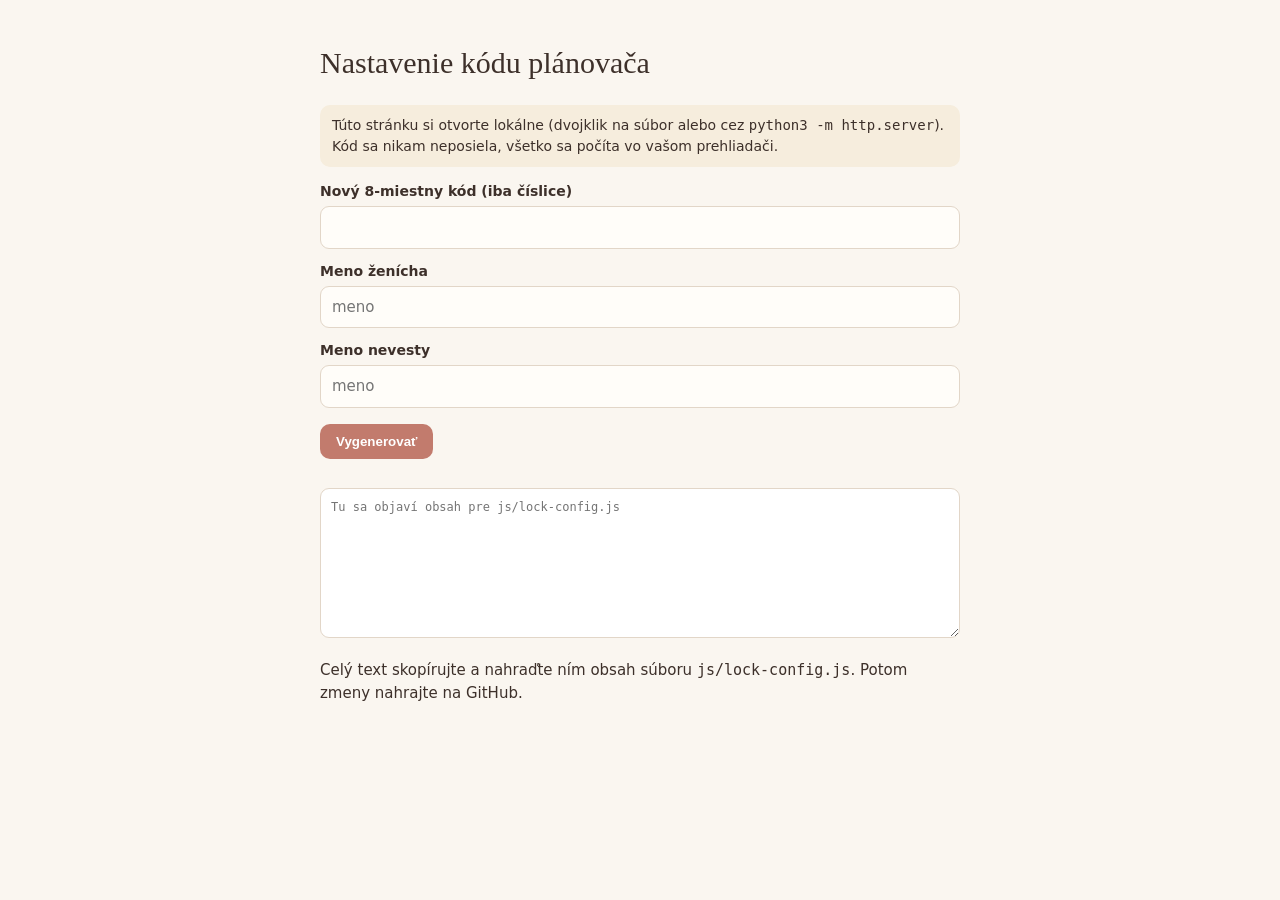
==== tools/nastav-kod.html @ 1aa06041 "Svadobný plánovač Co-Authored-By: Claude Opus 5.5 <noreply@anthropic.com>" ====
<!DOCTYPE html>
<html lang="sk">
<head>
<meta charset="utf-8">
<meta name="viewport" content="width=device-width, initial-scale=1">
<meta name="robots" content="noindex, nofollow">
<title>Nastavenie kódu</title>
<style>
  body{font:15px/1.5 system-ui,sans-serif;background:#faf6f0;color:#3d302a;max-width:640px;margin:40px auto;padding:0 18px}
  h1{font-family:Georgia,serif;font-weight:500}
  label{display:block;margin:12px 0 4px;font-weight:600;font-size:14px}
  input{width:100%;padding:9px 11px;border:1px solid #e2d6c8;border-radius:9px;font:inherit;background:#fffdf9;box-sizing:border-box}
  button{margin-top:16px;padding:10px 16px;border:0;border-radius:10px;background:#c27b6d;color:#fff;font-weight:700;cursor:pointer}
  textarea{width:100%;min-height:150px;margin-top:14px;font:12px/1.4 ui-monospace,monospace;border:1px solid #e2d6c8;border-radius:9px;padding:10px;box-sizing:border-box}
  .note{background:#f6eddd;border-radius:10px;padding:10px 12px;font-size:14px}
  .err{color:#bd5340}
</style>
</head>
<body>
<h1>Nastavenie kódu plánovača</h1>
<p class="note">Túto stránku si otvorte lokálne (dvojklik na súbor alebo cez <code>python3 -m http.server</code>). Kód sa nikam neposiela, všetko sa počíta vo vašom prehliadači.</p>
<label for="pin">Nový 8-miestny kód (iba číslice)</label>
<input id="pin" inputmode="numeric" maxlength="8" autocomplete="off">
<label for="a">Meno ženícha</label><input id="a" placeholder="meno">
<label for="b">Meno nevesty</label><input id="b" placeholder="meno">
<button id="go" type="button">Vygenerovať</button>
<p id="msg"></p>
<textarea id="out" readonly placeholder="Tu sa objaví obsah pre js/lock-config.js"></textarea>
<p>Celý text skopírujte a nahraďte ním obsah súboru <code>js/lock-config.js</code>. Potom zmeny nahrajte na GitHub.</p>
<script>
const enc = u => btoa(String.fromCharCode(...u));
document.getElementById("go").onclick = async () => {
  const pin = document.getElementById("pin").value.trim(), msg = document.getElementById("msg");
  if (!/^\d{8}$/.test(pin)) { msg.className = "err"; msg.textContent = "Kód musí mať presne 8 číslic."; return; }
  if (/^(\d)\1{7}$/.test(pin) || pin === "12345678" || pin === "87654321") { msg.className = "err"; msg.textContent = "Zvoľte menej predvídateľný kód."; return; }
  const secret = { nameA: document.getElementById("a").value.trim(), nameB: document.getElementById("b").value.trim() };
  const iter = 250000, salt = crypto.getRandomValues(new Uint8Array(16)), iv = crypto.getRandomValues(new Uint8Array(12));
  const base = await crypto.subtle.importKey("raw", new TextEncoder().encode(pin), "PBKDF2", false, ["deriveKey"]);
  const key = await crypto.subtle.deriveKey({ name: "PBKDF2", salt, iterations: iter, hash: "SHA-256" }, base, { name: "AES-GCM", length: 256 }, false, ["encrypt"]);
  const ct = new Uint8Array(await crypto.subtle.encrypt({ name: "AES-GCM", iv }, key, new TextEncoder().encode(JSON.stringify(secret))));
  document.getElementById("out").value = `/* Vygenerované nástrojom tools/nastav-kod.html. Obsahuje zašifrované údaje, nie samotný kód. */\nwindow.LOCK = ${JSON.stringify({ v: 1, iter, salt: enc(salt), iv: enc(iv), ct: enc(ct) }, null, 2)};\n`;
  msg.className = ""; msg.textContent = "Hotovo. Kód si zapamätajte – nedá sa z tohto súboru zistiť.";
};
</script>
</body>
</html>
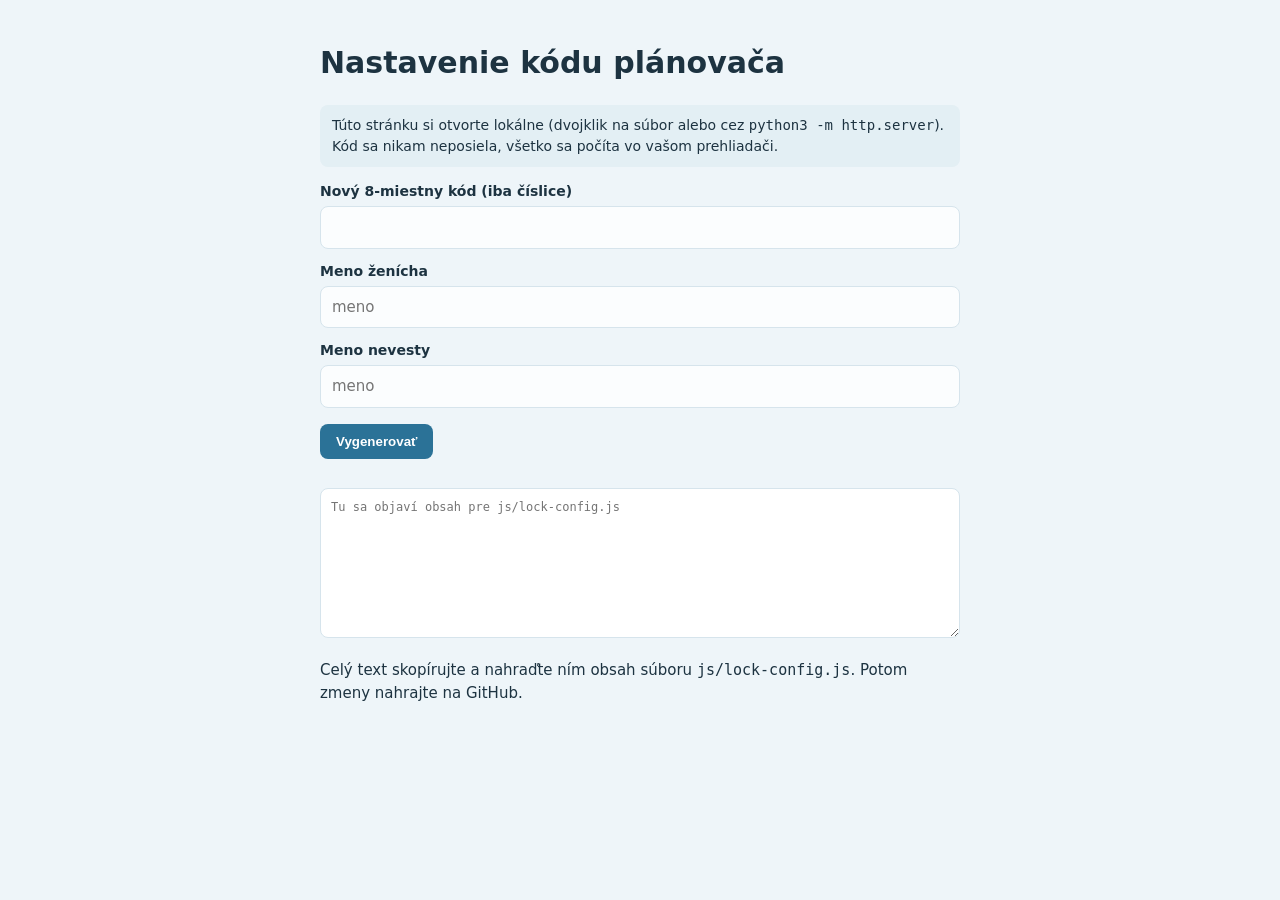
==== commit 73ad077e: "Bledomodrý dizajn, oprava responzivity - trieda číselníka zámku premenovaná na .keypad (kolidovala s" ====
--- a/tools/nastav-kod.html
+++ b/tools/nastav-kod.html
@@ -6,14 +6,14 @@
 <meta name="robots" content="noindex, nofollow">
 <title>Nastavenie kódu</title>
 <style>
-  body{font:15px/1.5 system-ui,sans-serif;background:#faf6f0;color:#3d302a;max-width:640px;margin:40px auto;padding:0 18px}
-  h1{font-family:Georgia,serif;font-weight:500}
+  body{font:15px/1.5 system-ui,sans-serif;background:#eef5f9;color:#1d3341;max-width:640px;margin:40px auto;padding:0 18px}
+  h1{font-weight:700}
   label{display:block;margin:12px 0 4px;font-weight:600;font-size:14px}
-  input{width:100%;padding:9px 11px;border:1px solid #e2d6c8;border-radius:9px;font:inherit;background:#fffdf9;box-sizing:border-box}
-  button{margin-top:16px;padding:10px 16px;border:0;border-radius:10px;background:#c27b6d;color:#fff;font-weight:700;cursor:pointer}
-  textarea{width:100%;min-height:150px;margin-top:14px;font:12px/1.4 ui-monospace,monospace;border:1px solid #e2d6c8;border-radius:9px;padding:10px;box-sizing:border-box}
-  .note{background:#f6eddd;border-radius:10px;padding:10px 12px;font-size:14px}
-  .err{color:#bd5340}
+  input{width:100%;padding:9px 11px;border:1px solid #d6e4ec;border-radius:8px;font:inherit;background:#fbfdfe;box-sizing:border-box}
+  button{margin-top:16px;padding:10px 16px;border:0;border-radius:8px;background:#2b7297;color:#fff;font-weight:700;cursor:pointer}
+  textarea{width:100%;min-height:150px;margin-top:14px;font:12px/1.4 ui-monospace,monospace;border:1px solid #d6e4ec;border-radius:8px;padding:10px;box-sizing:border-box}
+  .note{background:#e3eff4;border-radius:8px;padding:10px 12px;font-size:14px}
+  .err{color:#b9443a}
 </style>
 </head>
 <body>
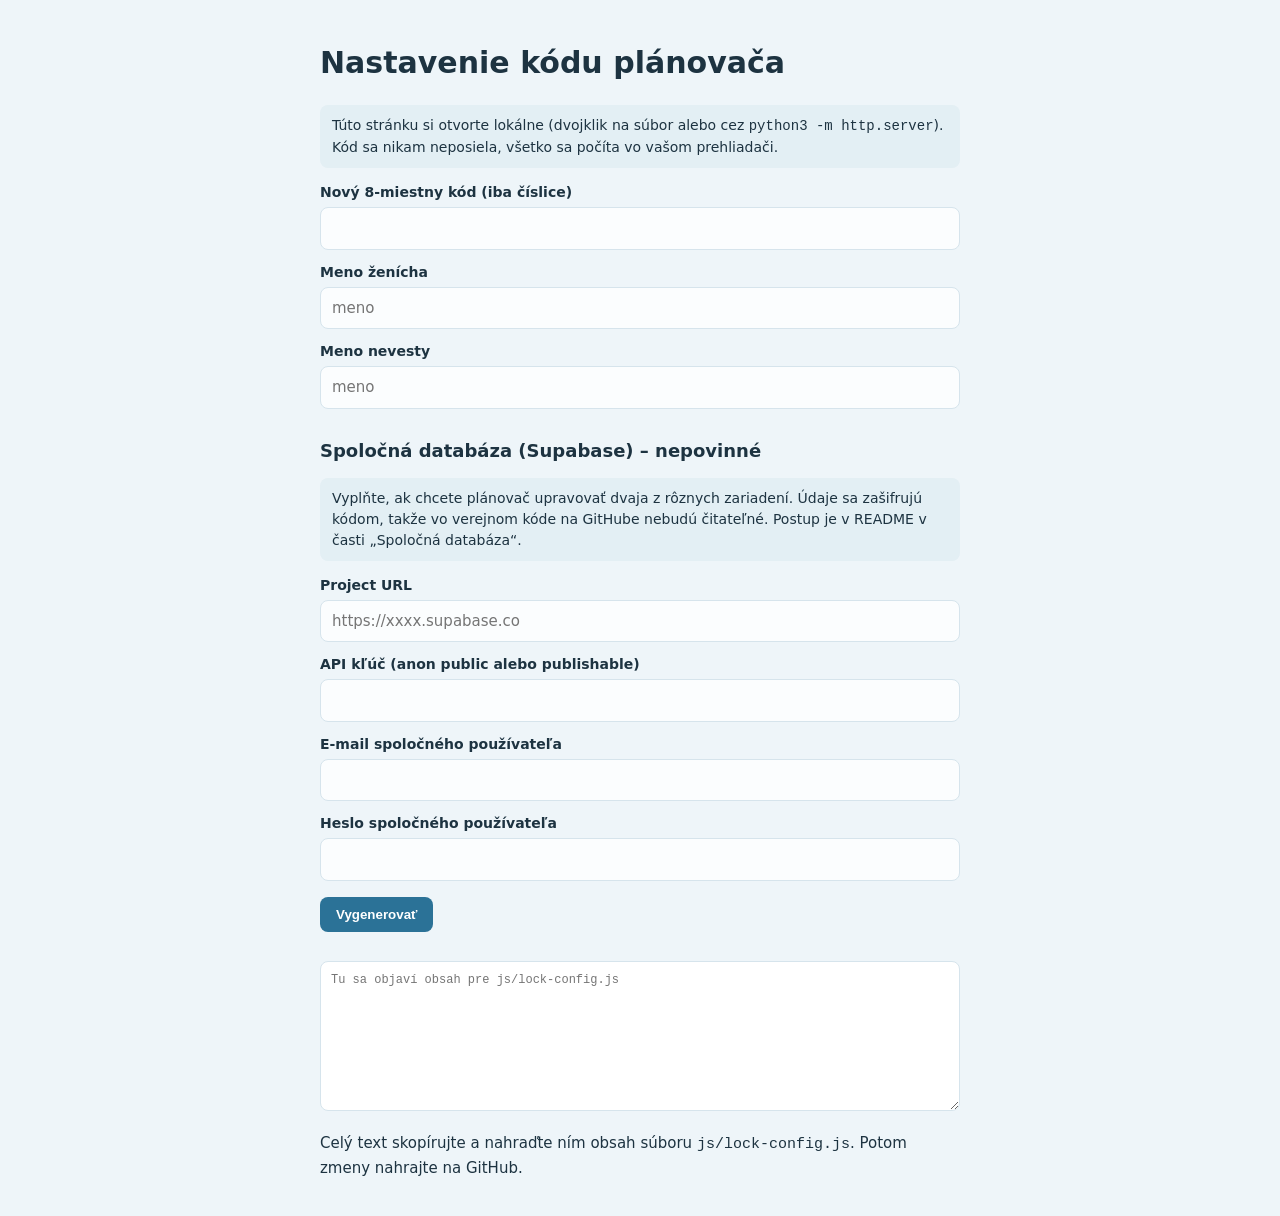
==== commit f6808419: "Spoločná databáza cez Supabase so zlúčením súbežných úprav Prístupové údaje sú zašifrované kódom v l" ====
--- a/tools/nastav-kod.html
+++ b/tools/nastav-kod.html
@@ -8,6 +8,7 @@
 <style>
   body{font:15px/1.5 system-ui,sans-serif;background:#eef5f9;color:#1d3341;max-width:640px;margin:40px auto;padding:0 18px}
   h1{font-weight:700}
+  h2{font-size:18px;margin:28px 0 0}
   label{display:block;margin:12px 0 4px;font-weight:600;font-size:14px}
   input{width:100%;padding:9px 11px;border:1px solid #d6e4ec;border-radius:8px;font:inherit;background:#fbfdfe;box-sizing:border-box}
   button{margin-top:16px;padding:10px 16px;border:0;border-radius:8px;background:#2b7297;color:#fff;font-weight:700;cursor:pointer}
@@ -23,6 +24,12 @@
 <input id="pin" inputmode="numeric" maxlength="8" autocomplete="off">
 <label for="a">Meno ženícha</label><input id="a" placeholder="meno">
 <label for="b">Meno nevesty</label><input id="b" placeholder="meno">
+<h2>Spoločná databáza (Supabase) – nepovinné</h2>
+<p class="note">Vyplňte, ak chcete plánovač upravovať dvaja z rôznych zariadení. Údaje sa zašifrujú kódom, takže vo verejnom kóde na GitHube nebudú čitateľné. Postup je v README v časti „Spoločná databáza“.</p>
+<label for="sbUrl">Project URL</label><input id="sbUrl" placeholder="https://xxxx.supabase.co" autocomplete="off">
+<label for="sbKey">API kľúč (anon public alebo publishable)</label><input id="sbKey" autocomplete="off">
+<label for="sbEmail">E-mail spoločného používateľa</label><input id="sbEmail" type="email" autocomplete="off">
+<label for="sbPass">Heslo spoločného používateľa</label><input id="sbPass" type="password" autocomplete="new-password">
 <button id="go" type="button">Vygenerovať</button>
 <p id="msg"></p>
 <textarea id="out" readonly placeholder="Tu sa objaví obsah pre js/lock-config.js"></textarea>
@@ -34,6 +41,13 @@
   if (!/^\d{8}$/.test(pin)) { msg.className = "err"; msg.textContent = "Kód musí mať presne 8 číslic."; return; }
   if (/^(\d)\1{7}$/.test(pin) || pin === "12345678" || pin === "87654321") { msg.className = "err"; msg.textContent = "Zvoľte menej predvídateľný kód."; return; }
   const secret = { nameA: document.getElementById("a").value.trim(), nameB: document.getElementById("b").value.trim() };
+  if (!secret.nameA || !secret.nameB) { msg.className = "err"; msg.textContent = "Vyplňte obe mená."; return; }
+  const val = id => document.getElementById(id).value.trim();
+  const sb = { url: val("sbUrl").replace(/\/+$/, ""), key: val("sbKey"), email: val("sbEmail"), password: document.getElementById("sbPass").value };
+  const filled = Object.values(sb).filter(Boolean).length;
+  if (filled && filled < 4) { msg.className = "err"; msg.textContent = "Pre spoločnú databázu vyplňte všetky štyri polia (alebo žiadne)."; return; }
+  if (filled && !/^https:\/\/[^/]+$/.test(sb.url)) { msg.className = "err"; msg.textContent = "Project URL má tvar https://xxxx.supabase.co"; return; }
+  if (filled) secret.sb = sb;
   const iter = 250000, salt = crypto.getRandomValues(new Uint8Array(16)), iv = crypto.getRandomValues(new Uint8Array(12));
   const base = await crypto.subtle.importKey("raw", new TextEncoder().encode(pin), "PBKDF2", false, ["deriveKey"]);
   const key = await crypto.subtle.deriveKey({ name: "PBKDF2", salt, iterations: iter, hash: "SHA-256" }, base, { name: "AES-GCM", length: 256 }, false, ["encrypt"]);
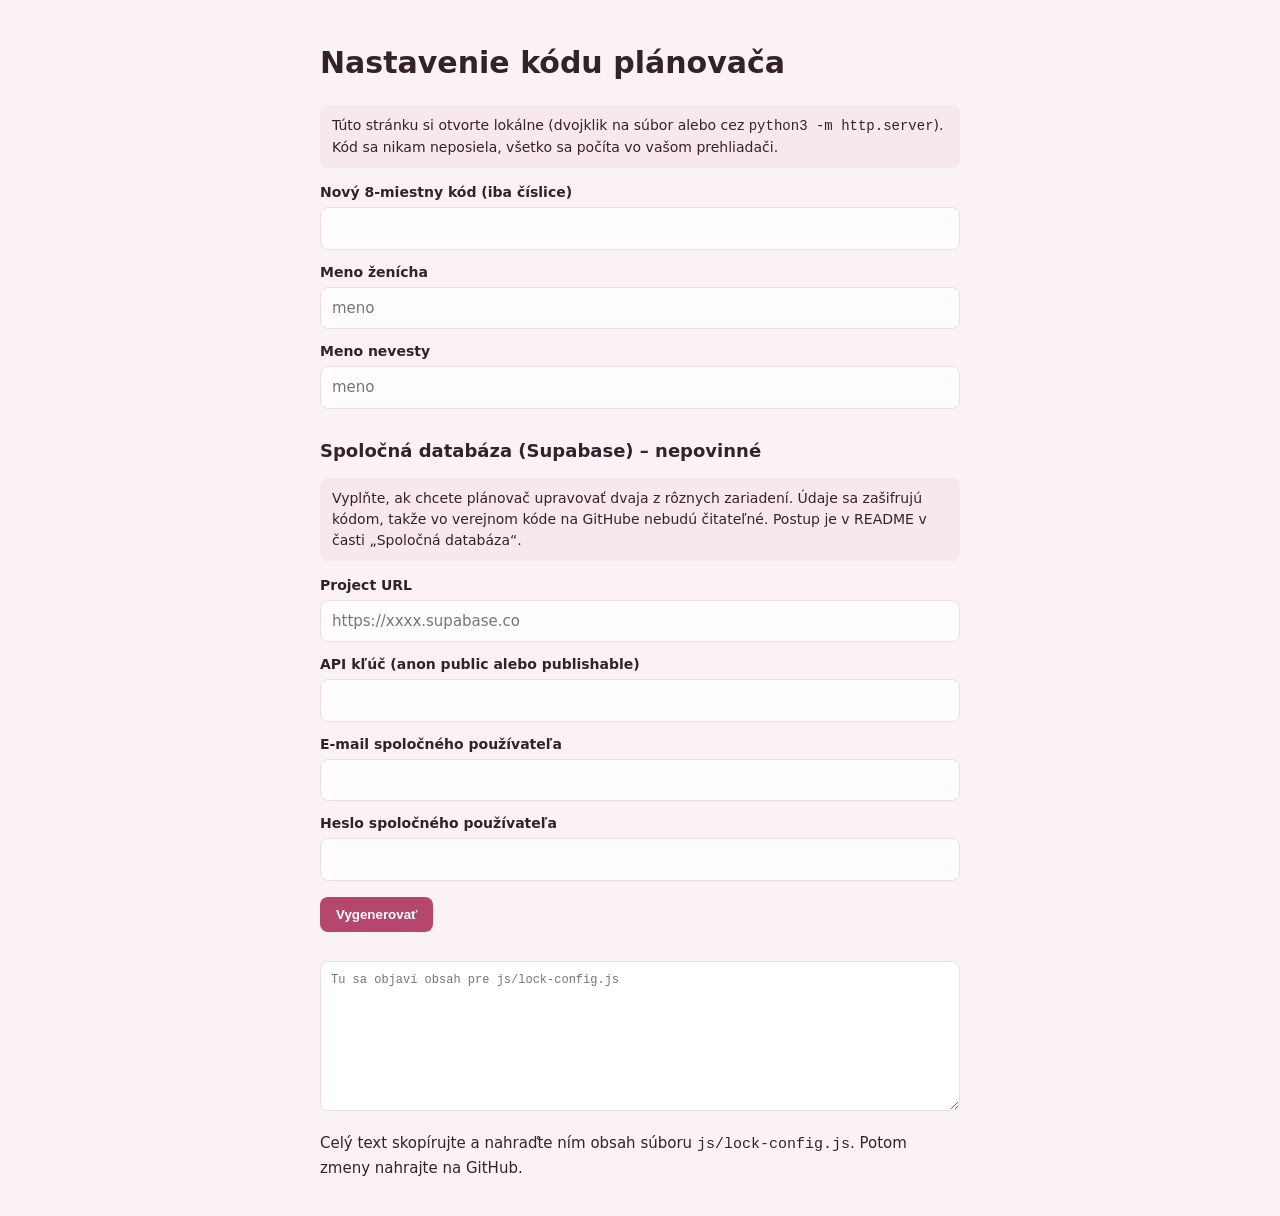
==== commit 81920e72: "Jemne ružový vzhľad, ženích modrý a nevesta ružová v rámčekoch s menami Co-Authored-By: Claude Opus " ====
--- a/tools/nastav-kod.html
+++ b/tools/nastav-kod.html
@@ -6,14 +6,14 @@
 <meta name="robots" content="noindex, nofollow">
 <title>Nastavenie kódu</title>
 <style>
-  body{font:15px/1.5 system-ui,sans-serif;background:#eef5f9;color:#1d3341;max-width:640px;margin:40px auto;padding:0 18px}
+  body{font:15px/1.5 system-ui,sans-serif;background:#fbf2f5;color:#33222b;max-width:640px;margin:40px auto;padding:0 18px}
   h1{font-weight:700}
   h2{font-size:18px;margin:28px 0 0}
   label{display:block;margin:12px 0 4px;font-weight:600;font-size:14px}
-  input{width:100%;padding:9px 11px;border:1px solid #d6e4ec;border-radius:8px;font:inherit;background:#fbfdfe;box-sizing:border-box}
-  button{margin-top:16px;padding:10px 16px;border:0;border-radius:8px;background:#2b7297;color:#fff;font-weight:700;cursor:pointer}
-  textarea{width:100%;min-height:150px;margin-top:14px;font:12px/1.4 ui-monospace,monospace;border:1px solid #d6e4ec;border-radius:8px;padding:10px;box-sizing:border-box}
-  .note{background:#e3eff4;border-radius:8px;padding:10px 12px;font-size:14px}
+  input{width:100%;padding:9px 11px;border:1px solid #f0dce3;border-radius:8px;font:inherit;background:#fffcfd;box-sizing:border-box}
+  button{margin-top:16px;padding:10px 16px;border:0;border-radius:8px;background:#b5476f;color:#fff;font-weight:700;cursor:pointer}
+  textarea{width:100%;min-height:150px;margin-top:14px;font:12px/1.4 ui-monospace,monospace;border:1px solid #f0dce3;border-radius:8px;padding:10px;box-sizing:border-box}
+  .note{background:#f7e8ee;border-radius:8px;padding:10px 12px;font-size:14px}
   .err{color:#b9443a}
 </style>
 </head>
